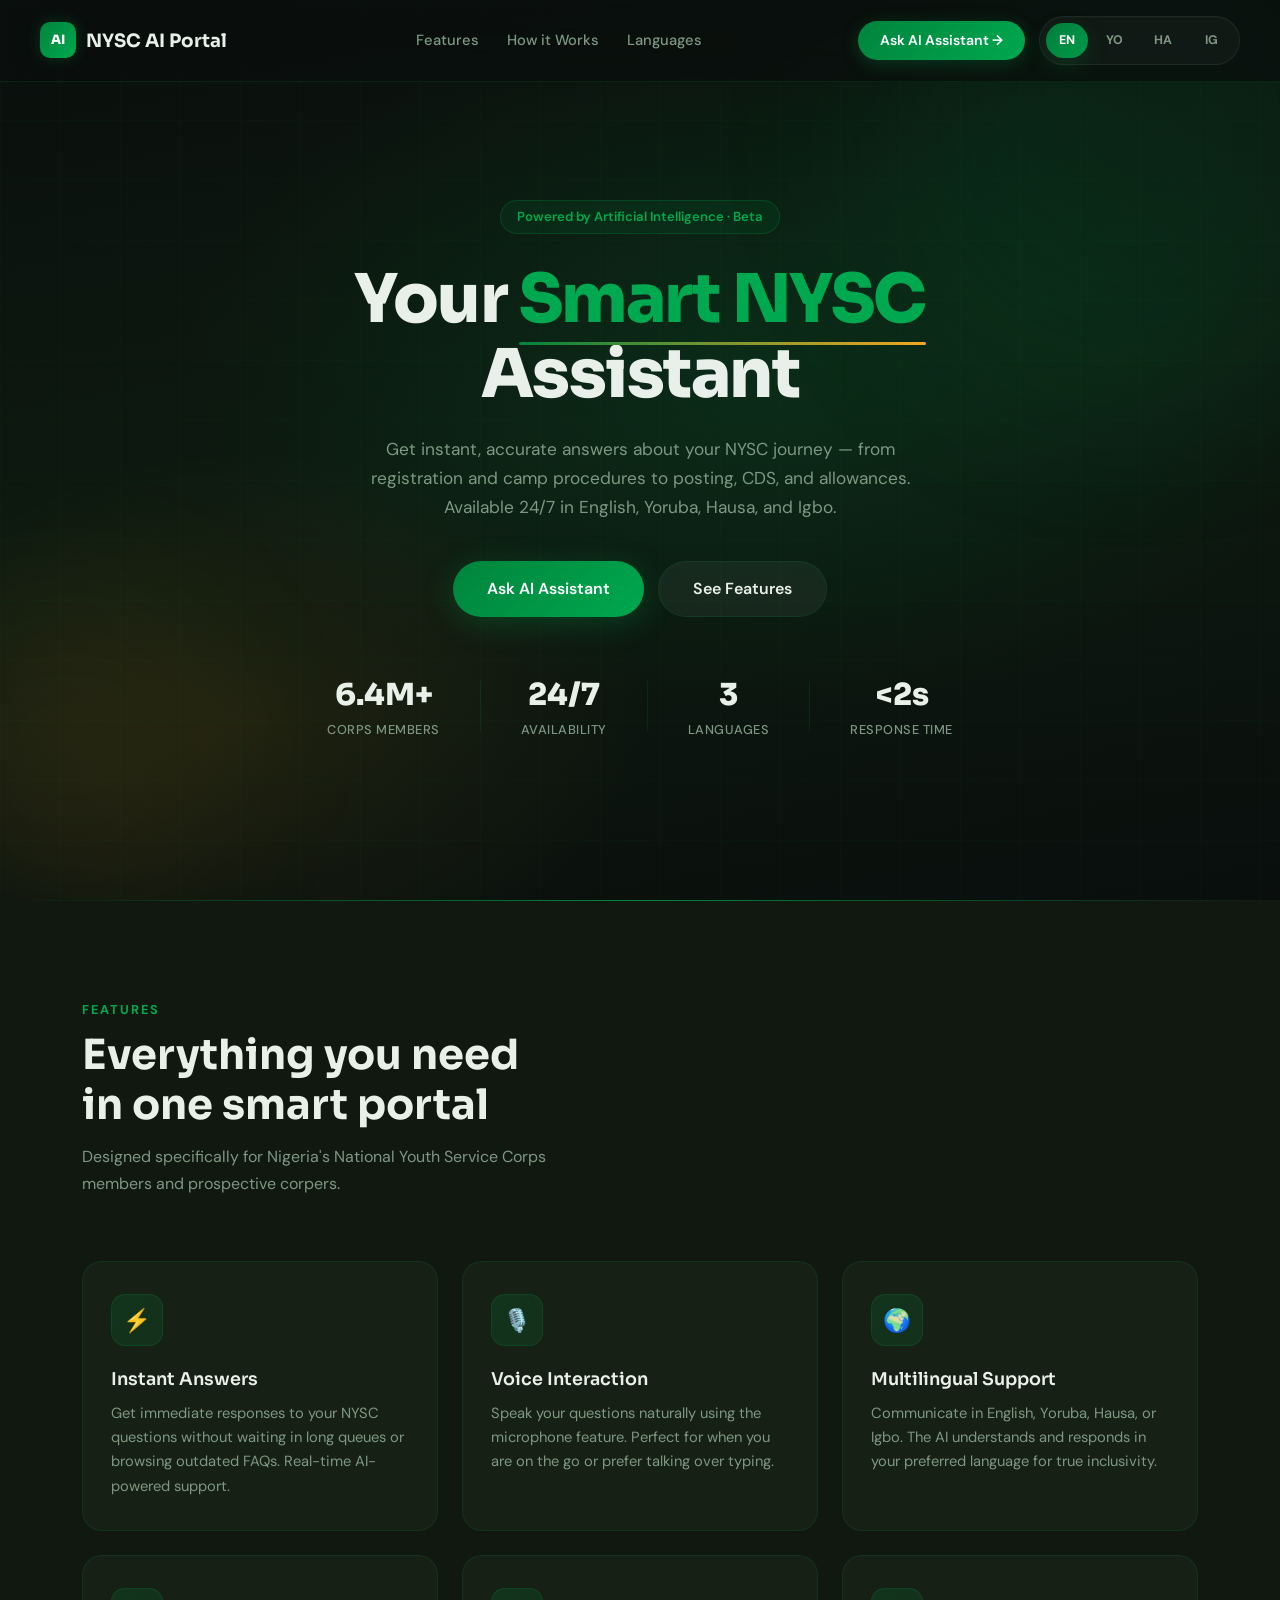
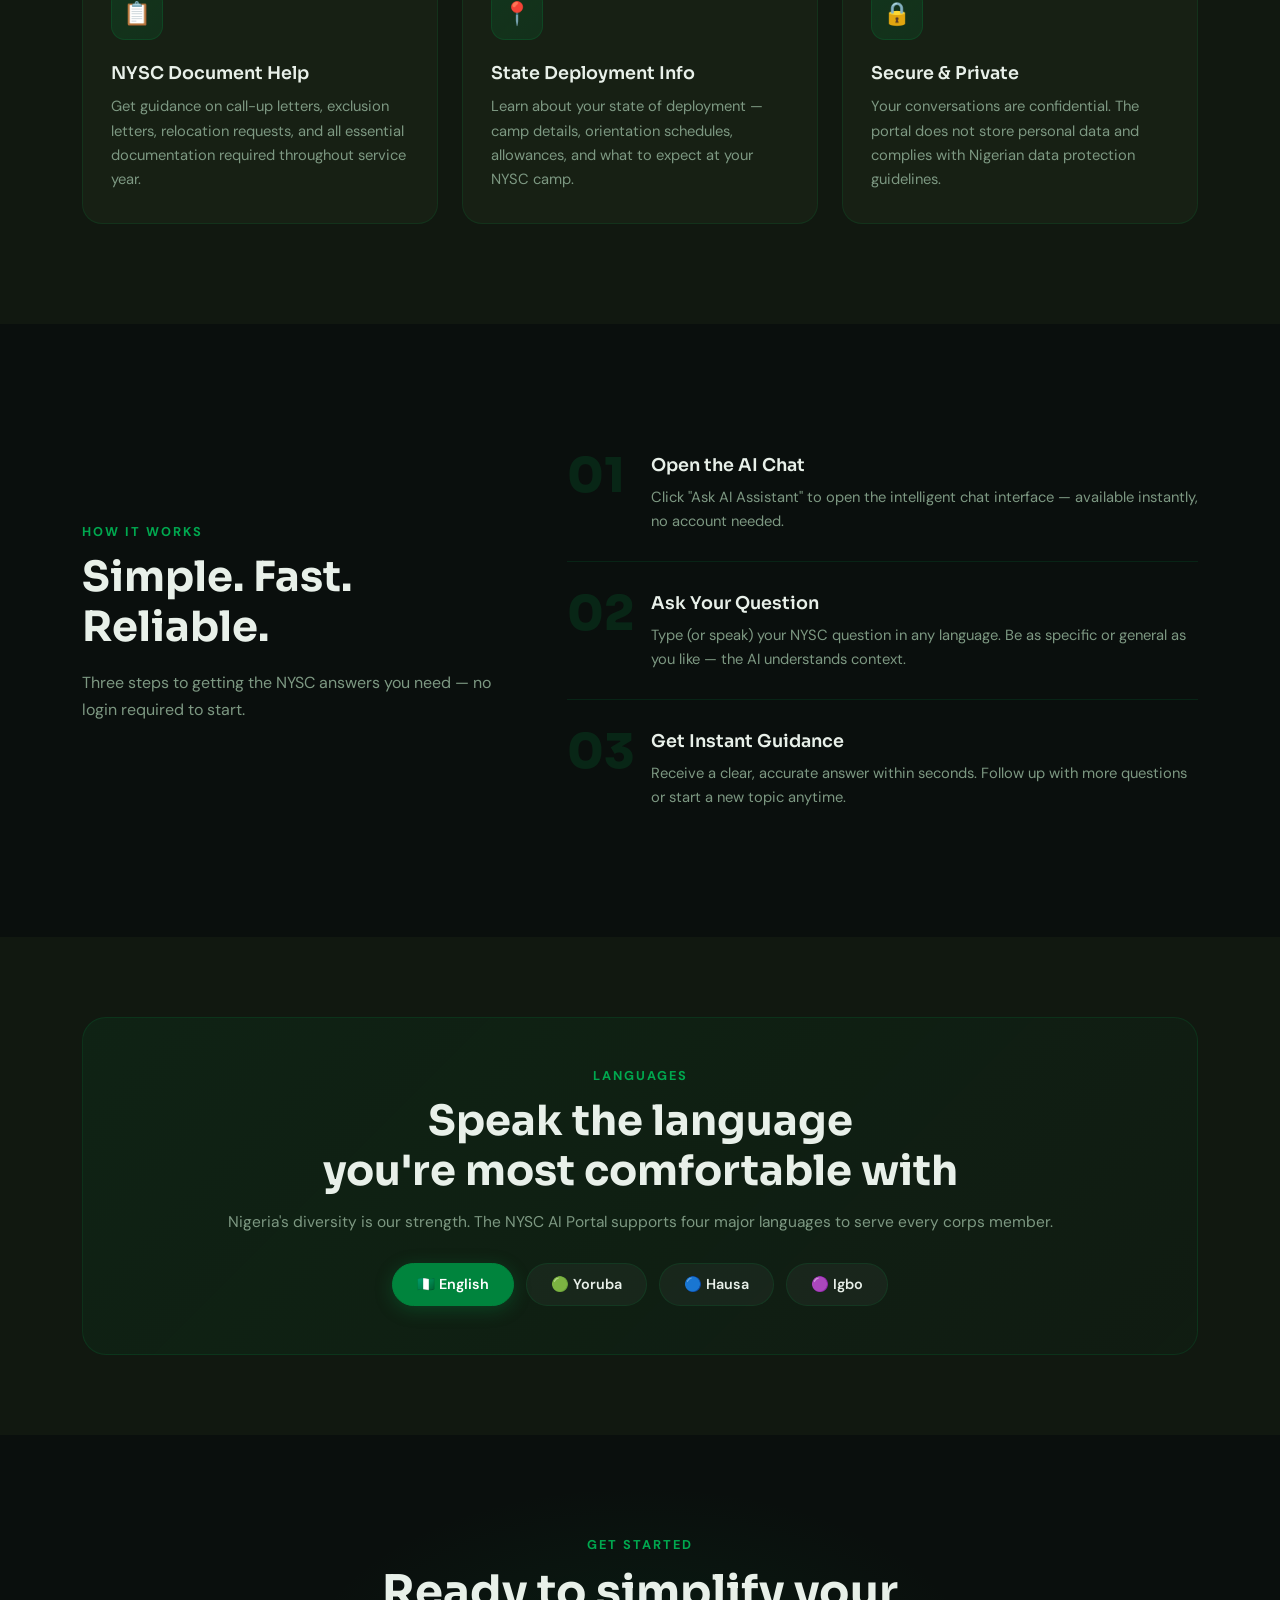
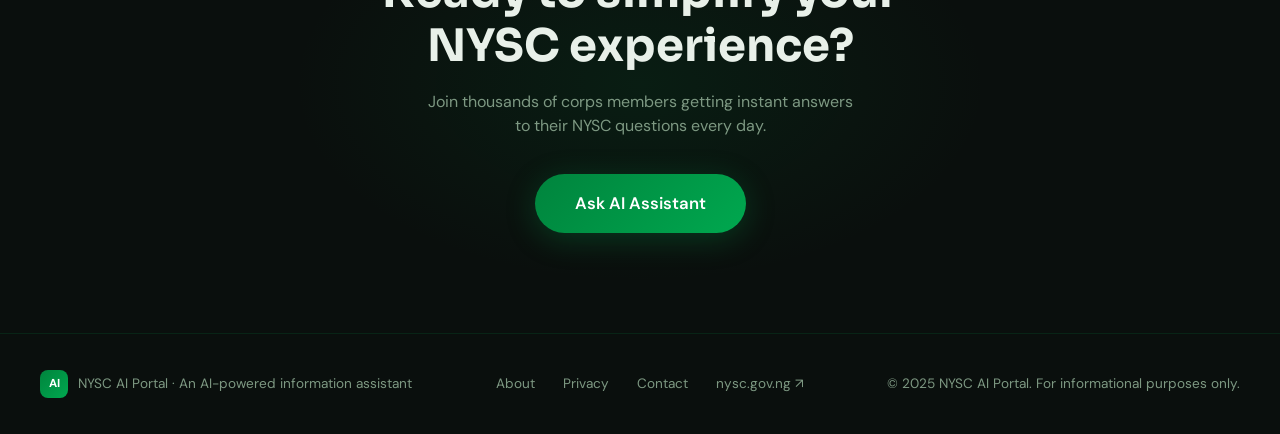
==== frontend/pages/index/index.html @ 6d8b23c3 "first commit" ====
<!doctype html>
<html lang="en">
  <head>
    <meta charset="UTF-8" />
    <meta name="viewport" content="width=device-width, initial-scale=1.0" />
    <title>NYSC AI Portal – Your Smart NYSC Assistant</title>
    <link
      href="https://cdnjs.cloudflare.com/ajax/libs/bootstrap/5.3.2/css/bootstrap.min.css"
      rel="stylesheet"
    />
    <link
      href="https://fonts.googleapis.com/css2?family=Sora:wght@300;400;500;600;700;800&family=DM+Sans:ital,wght@0,300;0,400;0,500;1,300&display=swap"
      rel="stylesheet"
    />
    <style>
      :root {
        --green: #00843d;
        --green-light: #00a84f;
        --green-dark: #005c2a;
        --gold: #f5a623;
        --gold-light: #ffb940;
        --dark: #0a0f0d;
        --surface: #111810;
        --surface2: #172014;
        --text: #e8f0e9;
        --text-muted: #7d9882;
        --border: rgba(0, 132, 61, 0.18);
        --glow: rgba(0, 168, 79, 0.25);
      }

      *,
      *::before,
      *::after {
        box-sizing: border-box;
        margin: 0;
        padding: 0;
      }

      html {
        scroll-behavior: smooth;
      }

      body {
        font-family: "DM Sans", sans-serif;
        background: var(--dark);
        color: var(--text);
        overflow-x: hidden;
      }

      /* ─── NAVBAR ─── */
      nav {
        position: fixed;
        top: 0;
        left: 0;
        right: 0;
        z-index: 999;
        display: flex;
        align-items: center;
        justify-content: space-between;
        gap: 20px;
        padding: 16px 40px;
        background: rgba(10, 15, 13, 0.72);
        backdrop-filter: blur(18px);
        border-bottom: 1px solid var(--border);
        transition: all 0.3s ease;
      }
      .nav-logo {
        display: flex;
        align-items: center;
        gap: 10px;
        font-family: "Sora", sans-serif;
        font-weight: 700;
        font-size: 1.15rem;
        color: var(--text);
        text-decoration: none;
        white-space: nowrap;
      }
      .nav-logo .badge-dot {
        width: 36px;
        height: 36px;
        border-radius: 10px;
        background: linear-gradient(135deg, var(--green), var(--green-light));
        display: flex;
        align-items: center;
        justify-content: center;
        font-size: 0.8rem;
        font-weight: 800;
        color: #fff;
        box-shadow: 0 0 14px var(--glow);
      }
      .nav-links {
        display: flex;
        gap: 28px;
        list-style: none;
        margin: 0 auto;
      }
      .nav-links a {
        color: var(--text-muted);
        text-decoration: none;
        font-size: 0.92rem;
        font-weight: 500;
        transition:
          color 0.2s,
          transform 0.2s;
      }
      .nav-links a:hover {
        color: var(--text);
        transform: translateY(-1px);
      }
      .nav-actions {
        display: flex;
        align-items: center;
        gap: 14px;
        justify-content: flex-end;
        flex-wrap: nowrap;
      }
      .nav-cta {
        padding: 9px 22px;
        border-radius: 50px;
        background: linear-gradient(135deg, var(--green), var(--green-light));
        color: #fff;
        text-decoration: none;
        font-weight: 600;
        font-size: 0.88rem;
        box-shadow: 0 4px 18px var(--glow);
        transition: all 0.25s;
        white-space: nowrap;
      }
      .nav-cta:hover {
        transform: translateY(-2px);
        box-shadow: 0 8px 28px var(--glow);
        color: #fff;
      }
      .lang-switcher {
        display: inline-flex;
        align-items: center;
        gap: 6px;
        padding: 6px;
        border-radius: 999px;
        background: rgba(255, 255, 255, 0.03);
        border: 1px solid rgba(255, 255, 255, 0.06);
        box-shadow: inset 0 1px 0 rgba(255, 255, 255, 0.02);
      }
      .lang-nav-btn {
        border: 0;
        border-radius: 999px;
        padding: 8px 12px;
        min-width: 42px;
        font-size: 0.78rem;
        font-weight: 700;
        letter-spacing: 0.04em;
        color: var(--text-muted);
        background: transparent;
        cursor: pointer;
        transition: all 0.2s ease;
      }
      .lang-nav-btn:hover {
        color: var(--text);
        background: rgba(255, 255, 255, 0.04);
      }
      .lang-nav-btn.active {
        color: #fff;
        background: linear-gradient(
          135deg,
          rgba(0, 132, 61, 0.95),
          rgba(0, 168, 79, 0.9)
        );
        box-shadow: 0 8px 22px rgba(0, 168, 79, 0.18);
      }

      /* ─── HERO ─── */
      .hero {
        min-height: 100vh;
        position: relative;
        display: flex;
        align-items: center;
        justify-content: center;
        overflow: hidden;
        padding: 120px 24px 80px;
      }
      .hero-bg {
        position: absolute;
        inset: 0;
        background:
          radial-gradient(
            ellipse 70% 60% at 60% 40%,
            rgba(0, 132, 61, 0.18) 0%,
            transparent 65%
          ),
          radial-gradient(
            ellipse 50% 50% at 20% 80%,
            rgba(245, 166, 35, 0.08) 0%,
            transparent 60%
          ),
          linear-gradient(170deg, #0a0f0d 0%, #0d1a10 50%, #0a0f0d 100%);
      }
      .hero-grid {
        position: absolute;
        inset: 0;
        opacity: 0.04;
        background-image:
          linear-gradient(var(--green) 1px, transparent 1px),
          linear-gradient(90deg, var(--green) 1px, transparent 1px);
        background-size: 60px 60px;
      }
      .hero-orb {
        position: absolute;
        border-radius: 50%;
        filter: blur(80px);
        pointer-events: none;
      }
      .hero-orb-1 {
        width: 500px;
        height: 500px;
        top: -100px;
        right: -100px;
        background: rgba(0, 132, 61, 0.12);
      }
      .hero-orb-2 {
        width: 300px;
        height: 300px;
        bottom: 0;
        left: -80px;
        background: rgba(245, 166, 35, 0.07);
      }

      .hero-content {
        position: relative;
        text-align: center;
        max-width: 760px;
      }
      .hero-badge {
        display: inline-flex;
        align-items: center;
        gap: 8px;
        padding: 6px 16px;
        border-radius: 50px;
        background: rgba(0, 132, 61, 0.12);
        border: 1px solid rgba(0, 132, 61, 0.3);
        font-size: 0.82rem;
        font-weight: 600;
        color: var(--green-light);
        margin-bottom: 28px;
        animation: fadeUp 0.6s ease both;
      }
      .hero-badge .dot {
        width: 7px;
        height: 7px;
        border-radius: 50%;
        background: var(--green-light);
        animation: pulse 2s infinite;
      }
      @keyframes pulse {
        0%,
        100% {
          opacity: 1;
          transform: scale(1);
        }
        50% {
          opacity: 0.5;
          transform: scale(1.4);
        }
      }

      h1 {
        font-family: "Sora", sans-serif;
        font-size: clamp(2.6rem, 6vw, 4.2rem);
        font-weight: 800;
        line-height: 1.12;
        letter-spacing: -1.5px;
        animation: fadeUp 0.7s ease 0.1s both;
      }
      h1 .accent {
        color: var(--green-light);
        position: relative;
      }
      h1 .accent::after {
        content: "";
        position: absolute;
        bottom: -4px;
        left: 0;
        right: 0;
        height: 3px;
        background: linear-gradient(90deg, var(--green), var(--gold));
        border-radius: 2px;
      }

      .hero-sub {
        margin: 22px auto 38px;
        max-width: 540px;
        font-size: 1.08rem;
        color: var(--text-muted);
        line-height: 1.7;
        font-weight: 400;
        animation: fadeUp 0.7s ease 0.2s both;
      }

      .hero-actions {
        display: flex;
        gap: 14px;
        justify-content: center;
        flex-wrap: wrap;
        animation: fadeUp 0.7s ease 0.3s both;
      }
      .btn-primary-custom {
        display: inline-flex;
        align-items: center;
        gap: 10px;
        padding: 15px 34px;
        border-radius: 50px;
        font-size: 1rem;
        font-weight: 600;
        background: linear-gradient(135deg, var(--green), var(--green-light));
        color: #fff;
        text-decoration: none;
        box-shadow: 0 6px 30px var(--glow);
        transition: all 0.25s;
      }
      .btn-primary-custom:hover {
        transform: translateY(-3px);
        box-shadow: 0 12px 40px var(--glow);
        color: #fff;
      }
      .btn-secondary-custom {
        display: inline-flex;
        align-items: center;
        gap: 10px;
        padding: 15px 34px;
        border-radius: 50px;
        font-size: 1rem;
        font-weight: 600;
        background: rgba(255, 255, 255, 0.05);
        border: 1px solid var(--border);
        color: var(--text);
        text-decoration: none;
        transition: all 0.25s;
      }
      .btn-secondary-custom:hover {
        background: rgba(255, 255, 255, 0.09);
        color: var(--text);
        border-color: rgba(0, 132, 61, 0.4);
      }

      .hero-stats {
        display: flex;
        gap: 40px;
        justify-content: center;
        margin-top: 56px;
        flex-wrap: wrap;
        animation: fadeUp 0.7s ease 0.4s both;
      }
      .stat {
        text-align: center;
      }
      .stat-num {
        font-family: "Sora", sans-serif;
        font-size: 1.9rem;
        font-weight: 800;
        color: var(--text);
      }
      .stat-label {
        font-size: 0.8rem;
        color: var(--text-muted);
        margin-top: 2px;
        font-weight: 500;
        letter-spacing: 0.5px;
        text-transform: uppercase;
      }
      .stat-sep {
        width: 1px;
        background: var(--border);
        height: 50px;
        align-self: center;
      }

      @keyframes fadeUp {
        from {
          opacity: 0;
          transform: translateY(22px);
        }
        to {
          opacity: 1;
          transform: translateY(0);
        }
      }

      /* ─── FEATURES ─── */
      .features {
        padding: 100px 24px;
        background: var(--surface);
        position: relative;
      }
      .features::before {
        content: "";
        position: absolute;
        top: 0;
        left: 0;
        right: 0;
        height: 1px;
        background: linear-gradient(
          90deg,
          transparent,
          var(--green),
          transparent
        );
      }
      .section-label {
        font-size: 0.8rem;
        font-weight: 700;
        letter-spacing: 2px;
        text-transform: uppercase;
        color: var(--green-light);
        margin-bottom: 12px;
      }
      .section-title {
        font-family: "Sora", sans-serif;
        font-size: clamp(1.8rem, 4vw, 2.6rem);
        font-weight: 700;
        line-height: 1.2;
      }
      .section-sub {
        color: var(--text-muted);
        font-size: 1rem;
        max-width: 480px;
        line-height: 1.7;
        margin-top: 12px;
      }

      .feature-card {
        background: var(--surface2);
        border: 1px solid var(--border);
        border-radius: 20px;
        padding: 32px 28px;
        transition: all 0.3s ease;
        position: relative;
        overflow: hidden;
      }
      .feature-card::before {
        content: "";
        position: absolute;
        inset: 0;
        opacity: 0;
        background: radial-gradient(
          circle at 30% 30%,
          var(--glow),
          transparent 60%
        );
        transition: opacity 0.3s;
      }
      .feature-card:hover {
        transform: translateY(-6px);
        border-color: rgba(0, 132, 61, 0.35);
      }
      .feature-card:hover::before {
        opacity: 1;
      }
      .feature-icon {
        width: 52px;
        height: 52px;
        border-radius: 14px;
        background: linear-gradient(
          135deg,
          rgba(0, 132, 61, 0.2),
          rgba(0, 168, 79, 0.12)
        );
        border: 1px solid rgba(0, 132, 61, 0.25);
        display: flex;
        align-items: center;
        justify-content: center;
        font-size: 1.4rem;
        margin-bottom: 20px;
      }
      .feature-title {
        font-family: "Sora", sans-serif;
        font-weight: 600;
        font-size: 1.1rem;
        margin-bottom: 8px;
      }
      .feature-desc {
        color: var(--text-muted);
        font-size: 0.92rem;
        line-height: 1.65;
      }

      /* ─── HOW IT WORKS ─── */
      .how {
        padding: 100px 24px;
      }
      .step-line {
        display: flex;
        align-items: flex-start;
        gap: 24px;
        padding: 28px 0;
        border-bottom: 1px solid var(--border);
      }
      .step-line:last-child {
        border-bottom: none;
      }
      .step-num {
        font-family: "Sora", sans-serif;
        font-size: 3rem;
        font-weight: 800;
        color: rgba(0, 132, 61, 0.2);
        line-height: 1;
        min-width: 60px;
      }
      .step-title {
        font-family: "Sora", sans-serif;
        font-weight: 600;
        font-size: 1.1rem;
        margin-bottom: 6px;
      }
      .step-desc {
        color: var(--text-muted);
        font-size: 0.92rem;
        line-height: 1.65;
      }

      /* ─── LANG SECTION ─── */
      .lang-section {
        padding: 80px 24px;
        background: var(--surface);
      }
      .lang-card {
        background: linear-gradient(
          135deg,
          rgba(0, 132, 61, 0.1),
          rgba(0, 132, 61, 0.04)
        );
        border: 1px solid rgba(0, 132, 61, 0.2);
        border-radius: 24px;
        padding: 48px 40px;
        text-align: center;
      }
      .lang-chips {
        display: flex;
        gap: 12px;
        justify-content: center;
        flex-wrap: wrap;
        margin-top: 28px;
      }
      .lang-chip {
        padding: 10px 24px;
        border-radius: 50px;
        border: 1px solid var(--border);
        background: rgba(255, 255, 255, 0.04);
        font-weight: 600;
        font-size: 0.9rem;
        color: var(--text);
        cursor: pointer;
        transition: all 0.25s;
      }
      .lang-chip:hover,
      .lang-chip.active {
        background: var(--green);
        border-color: var(--green);
        color: #fff;
        box-shadow: 0 4px 18px var(--glow);
      }

      /* ─── CTA SECTION ─── */
      .cta-section {
        padding: 100px 24px;
        text-align: center;
        position: relative;
        overflow: hidden;
      }
      .cta-section::before {
        content: "";
        position: absolute;
        top: 50%;
        left: 50%;
        transform: translate(-50%, -50%);
        width: 700px;
        height: 400px;
        border-radius: 50%;
        background: radial-gradient(
          ellipse,
          rgba(0, 132, 61, 0.12),
          transparent 70%
        );
        pointer-events: none;
      }
      .cta-section h2 {
        font-family: "Sora", sans-serif;
        font-size: clamp(1.8rem, 4vw, 2.8rem);
        font-weight: 700;
      }
      .cta-section p {
        color: var(--text-muted);
        margin: 16px auto 36px;
        max-width: 440px;
        font-size: 1rem;
      }

      /* ─── FOOTER ─── */
      footer {
        padding: 36px 40px;
        border-top: 1px solid var(--border);
        display: flex;
        align-items: center;
        justify-content: space-between;
        flex-wrap: gap;
        color: var(--text-muted);
        font-size: 0.85rem;
      }
      footer a {
        color: var(--text-muted);
        text-decoration: none;
      }
      footer a:hover {
        color: var(--green-light);
      }

      /* ─── MOBILE ─── */
      @media (max-width: 768px) {
        nav {
          padding: 14px 20px;
          flex-wrap: wrap;
        }
        .nav-links {
          display: none;
        }
        .nav-actions {
          width: 100%;
          justify-content: center;
          flex-wrap: wrap;
          gap: 12px;
        }
        .hero-stats {
          gap: 24px;
        }
        .stat-sep {
          display: none;
        }
        footer {
          flex-direction: column;
          gap: 12px;
          text-align: center;
        }
      }

      /* ─── SCROLL REVEAL ─── */
      .reveal {
        opacity: 0;
        transform: translateY(30px);
        transition: all 0.65s ease;
      }
      .reveal.visible {
        opacity: 1;
        transform: translateY(0);
      }
    </style>
  </head>
  <body>
    <!-- NAVBAR -->
    <nav>
      <a class="nav-logo" href="#">
        <div class="badge-dot">AI</div>
        NYSC AI Portal
      </a>
      <ul class="nav-links">
        <li><a id="navFeaturesLink" href="#features">Features</a></li>
        <li><a id="navHowLink" href="#how">How it Works</a></li>
        <li><a id="navLanguagesLink" href="#languages">Languages</a></li>
      </ul>
      <div class="nav-actions">
        <a id="navCtaLink" class="nav-cta" href="../chat/"
          >Ask AI Assistant →</a
        >
        <div class="lang-switcher" aria-label="Choose page language">
          <button class="lang-nav-btn active" onclick="setPageLang('en')">
            EN
          </button>
          <button class="lang-nav-btn" onclick="setPageLang('yo')">YO</button>
          <button class="lang-nav-btn" onclick="setPageLang('ha')">HA</button>
          <button class="lang-nav-btn" onclick="setPageLang('ig')">IG</button>
        </div>
        <button
          id="logoutBtn"
          onclick="logout()"
          style="
            display: none;
            padding: 9px 22px;
            border-radius: 50px;
            background: rgba(255, 0, 0, 0.1);
            border: 1px solid rgba(220, 53, 69, 0.3);
            color: #ff6b6b;
            font-weight: 600;
            font-size: 0.88rem;
            cursor: pointer;
            transition: all 0.25s;
          "
        >
          Logout
        </button>
      </div>
    </nav>

    <!-- HERO -->
    <section class="hero">
      <div class="hero-bg"></div>
      <div class="hero-grid"></div>
      <div class="hero-orb hero-orb-1"></div>
      <div class="hero-orb hero-orb-2"></div>

      <div class="hero-content">
        <div class="hero-badge">
          <span class="dot"></span>
          Powered by Artificial Intelligence &nbsp;·&nbsp; Beta
        </div>
        <h1>
          Your <span class="accent">Smart NYSC</span><br />
          Assistant
        </h1>
        <p class="hero-sub">
          Get instant, accurate answers about your NYSC journey — from
          registration and camp procedures to posting, CDS, and allowances.
          Available 24/7 in English, Yoruba, and Hausa.
        </p>
        <div class="hero-actions">
          <a href="../chat/" class="btn-primary-custom">
            <svg
              width="18"
              height="18"
              viewBox="0 0 24 24"
              fill="none"
              stroke="currentColor"
              stroke-width="2.2"
            >
              <path
                d="M21 15a2 2 0 01-2 2H7l-4 4V5a2 2 0 012-2h14a2 2 0 012 2z"
              />
            </svg>
            Ask AI Assistant
          </a>
          <a href="#features" class="btn-secondary-custom">
            <svg
              width="18"
              height="18"
              viewBox="0 0 24 24"
              fill="none"
              stroke="currentColor"
              stroke-width="2"
            >
              <circle cx="12" cy="12" r="10" />
              <polygon points="10 8 16 12 10 16 10 8" />
            </svg>
            See Features
          </a>
        </div>
        <div class="hero-stats">
          <div class="stat">
            <div class="stat-num">6.4M+</div>
            <div class="stat-label">Corps Members</div>
          </div>
          <div class="stat-sep"></div>
          <div class="stat">
            <div class="stat-num">24/7</div>
            <div class="stat-label">Availability</div>
          </div>
          <div class="stat-sep"></div>
          <div class="stat">
            <div class="stat-num">3</div>
            <div class="stat-label">Languages</div>
          </div>
          <div class="stat-sep"></div>
          <div class="stat">
            <div class="stat-num">&lt;2s</div>
            <div class="stat-label">Response Time</div>
          </div>
        </div>
      </div>
    </section>

    <!-- FEATURES -->
    <section class="features" id="features">
      <div class="container">
        <div class="row mb-5 reveal">
          <div class="col-lg-6">
            <div class="section-label">Features</div>
            <h2 class="section-title">
              Everything you need<br />in one smart portal
            </h2>
            <p class="section-sub">
              Designed specifically for Nigeria's National Youth Service Corps
              members and prospective corpers.
            </p>
          </div>
        </div>
        <div class="row g-4">
          <div class="col-md-6 col-lg-4 reveal">
            <div class="feature-card h-100">
              <div class="feature-icon">⚡</div>
              <div class="feature-title">Instant Answers</div>
              <div class="feature-desc">
                Get immediate responses to your NYSC questions without waiting
                in long queues or browsing outdated FAQs. Real-time AI-powered
                support.
              </div>
            </div>
          </div>
          <div class="col-md-6 col-lg-4 reveal" style="transition-delay: 0.1s">
            <div class="feature-card h-100">
              <div class="feature-icon">🎙️</div>
              <div class="feature-title">Voice Interaction</div>
              <div class="feature-desc">
                Speak your questions naturally using the microphone feature.
                Perfect for when you're on the go or prefer talking over typing.
              </div>
            </div>
          </div>
          <div class="col-md-6 col-lg-4 reveal" style="transition-delay: 0.2s">
            <div class="feature-card h-100">
              <div class="feature-icon">🌍</div>
              <div class="feature-title">Multilingual Support</div>
              <div class="feature-desc">
                Communicate in English, Yoruba, or Hausa. The AI understands and
                responds in your preferred language for true inclusivity.
              </div>
            </div>
          </div>
          <div class="col-md-6 col-lg-4 reveal" style="transition-delay: 0.3s">
            <div class="feature-card h-100">
              <div class="feature-icon">📋</div>
              <div class="feature-title">NYSC Document Help</div>
              <div class="feature-desc">
                Get guidance on call-up letters, exclusion letters, relocation
                requests, and all essential documentation required throughout
                service year.
              </div>
            </div>
          </div>
          <div class="col-md-6 col-lg-4 reveal" style="transition-delay: 0.4s">
            <div class="feature-card h-100">
              <div class="feature-icon">📍</div>
              <div class="feature-title">State Deployment Info</div>
              <div class="feature-desc">
                Learn about your state of deployment — camp details, orientation
                schedules, allowances, and what to expect at your NYSC camp.
              </div>
            </div>
          </div>
          <div class="col-md-6 col-lg-4 reveal" style="transition-delay: 0.5s">
            <div class="feature-card h-100">
              <div class="feature-icon">🔒</div>
              <div class="feature-title">Secure & Private</div>
              <div class="feature-desc">
                Your conversations are confidential. The portal does not store
                personal data and complies with Nigerian data protection
                guidelines.
              </div>
            </div>
          </div>
        </div>
      </div>
    </section>

    <!-- HOW IT WORKS -->
    <section class="how" id="how">
      <div class="container">
        <div class="row align-items-center g-5">
          <div class="col-lg-5 reveal">
            <div class="section-label">How it Works</div>
            <h2 class="section-title">Simple. Fast.<br />Reliable.</h2>
            <p class="section-sub mt-3">
              Three steps to getting the NYSC answers you need — no login
              required to start.
            </p>
          </div>
          <div class="col-lg-7 reveal" style="transition-delay: 0.15s">
            <div class="step-line">
              <div class="step-num">01</div>
              <div>
                <div class="step-title">Open the AI Chat</div>
                <div class="step-desc">
                  Click "Ask AI Assistant" to open the intelligent chat
                  interface — available instantly, no account needed.
                </div>
              </div>
            </div>
            <div class="step-line">
              <div class="step-num">02</div>
              <div>
                <div class="step-title">Ask Your Question</div>
                <div class="step-desc">
                  Type (or speak) your NYSC question in any language. Be as
                  specific or general as you like — the AI understands context.
                </div>
              </div>
            </div>
            <div class="step-line">
              <div class="step-num">03</div>
              <div>
                <div class="step-title">Get Instant Guidance</div>
                <div class="step-desc">
                  Receive a clear, accurate answer within seconds. Follow up
                  with more questions or start a new topic anytime.
                </div>
              </div>
            </div>
          </div>
        </div>
      </div>
    </section>

    <!-- LANGUAGE SECTION -->
    <section class="lang-section" id="languages">
      <div class="container">
        <div class="lang-card reveal">
          <div class="section-label" style="text-align: center">Languages</div>
          <h2 class="section-title" style="text-align: center">
            Speak the language<br />you're most comfortable with
          </h2>
          <p
            style="
              color: var(--text-muted);
              margin-top: 14px;
              font-size: 0.97rem;
            "
          >
            Nigeria's diversity is our strength. The NYSC AI Portal supports
            three major languages to serve every corps member.
          </p>
          <div class="lang-chips">
            <div class="lang-chip active" data-lang="en" data-icon="🇳🇬">
              English
            </div>
            <div class="lang-chip" data-lang="yo" data-icon="🟢">Yoruba</div>
            <div class="lang-chip" data-lang="ha" data-icon="🔵">Hausa</div>
            <div class="lang-chip" data-lang="ig" data-icon="🟣">Igbo</div>
          </div>
        </div>
      </div>
    </section>

    <!-- CTA -->
    <section class="cta-section">
      <div class="container position-relative" style="z-index: 1">
        <div class="reveal">
          <div class="section-label" style="text-align: center">
            Get Started
          </div>
          <h2>Ready to simplify your<br />NYSC experience?</h2>
          <p>
            Join thousands of corps members getting instant answers to their
            NYSC questions every day.
          </p>
          <a
            href="../chat/"
            class="btn-primary-custom"
            style="display: inline-flex; font-size: 1.05rem; padding: 17px 40px"
          >
            <svg
              width="20"
              height="20"
              viewBox="0 0 24 24"
              fill="none"
              stroke="currentColor"
              stroke-width="2.2"
            >
              <path
                d="M21 15a2 2 0 01-2 2H7l-4 4V5a2 2 0 012-2h14a2 2 0 012 2z"
              />
            </svg>
            Open AI Assistant
          </a>
        </div>
      </div>
    </section>

    <!-- FOOTER -->
    <footer>
      <div style="display: flex; align-items: center; gap: 10px">
        <div
          style="
            width: 28px;
            height: 28px;
            border-radius: 8px;
            background: linear-gradient(
              135deg,
              var(--green),
              var(--green-light)
            );
            display: flex;
            align-items: center;
            justify-content: center;
            font-size: 0.72rem;
            font-weight: 800;
            color: #fff;
          "
        >
          AI
        </div>
        <span id="footerBrandText"
          >NYSC AI Portal &nbsp;·&nbsp; An AI-powered information
          assistant</span
        >
      </div>
      <div
        style="
          display: flex;
          gap: 28px;
          flex-wrap: wrap;
          justify-content: center;
        "
      >
        <a href="#">About</a>
        <a href="#">Privacy</a>
        <a href="#">Contact</a>
        <a href="https://nysc.gov.ng" target="_blank">nysc.gov.ng ↗</a>
      </div>
      <div id="footerCopyrightText">
        © 2025 NYSC AI Portal. For informational purposes only.
      </div>
    </footer>

    <script src="page-lang.js"></script>
    <script src="https://cdnjs.cloudflare.com/ajax/libs/bootstrap/5.3.2/js/bootstrap.bundle.min.js"></script>
    <script>
      // Scroll reveal
      const observer = new IntersectionObserver(
        (entries) => {
          entries.forEach((e) => {
            if (e.isIntersecting) e.target.classList.add("visible");
          });
        },
        { threshold: 0.12 },
      );
      document
        .querySelectorAll(".reveal")
        .forEach((el) => observer.observe(el));

      // Language chip toggle
      document.querySelectorAll(".lang-chip").forEach((chip) => {
        chip.addEventListener("click", () => {
          setPageLang(chip.dataset.lang);
        });
      });

      // Nav scroll effect
      window.addEventListener("scroll", () => {
        const nav = document.querySelector("nav");
        nav.style.background =
          window.scrollY > 50 ? "rgba(10,15,13,0.92)" : "rgba(10,15,13,0.72)";
      });
    </script>
  </body>
</html>
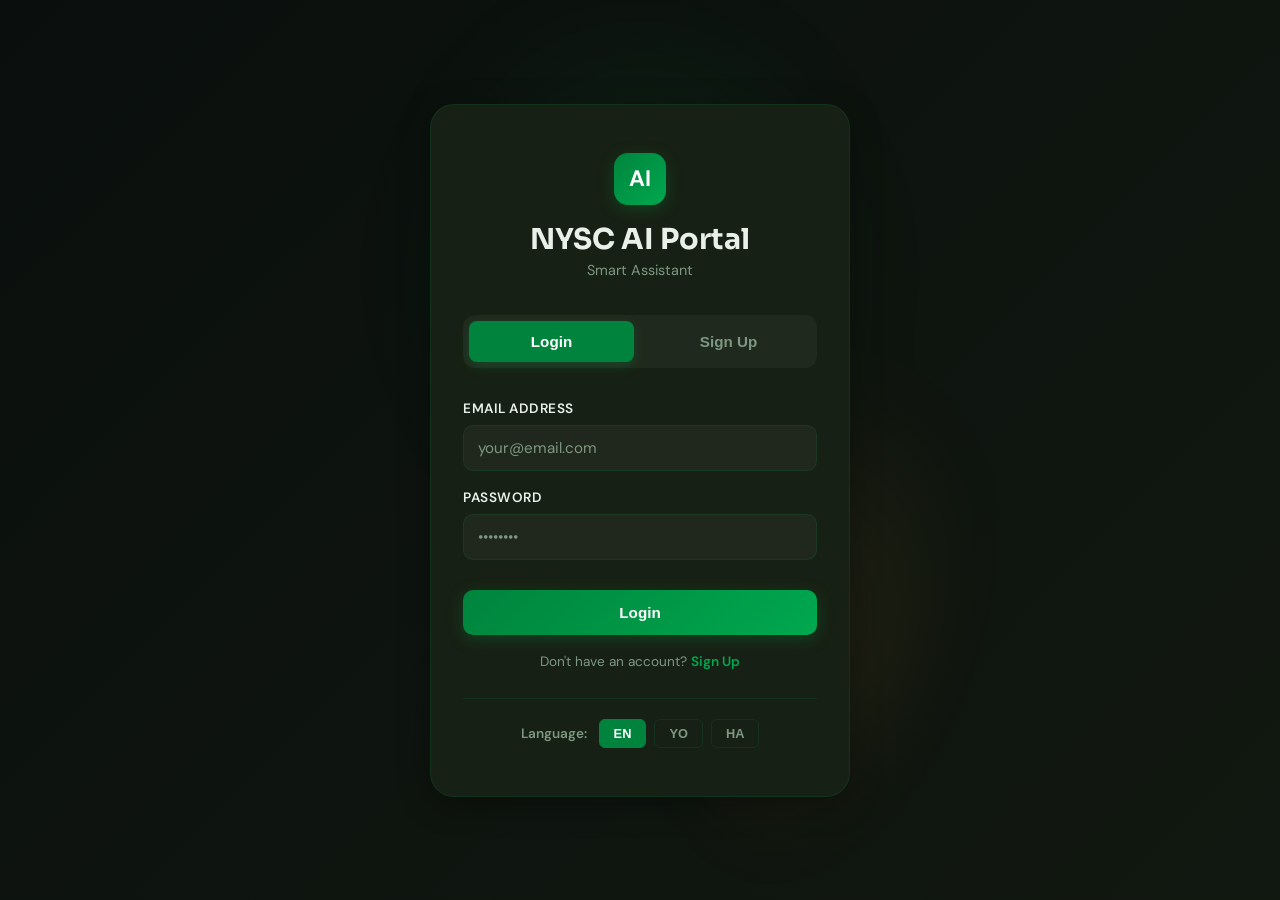
==== commit e69d9bfa: "third commit" ====
--- a/frontend/pages/index/index.html
+++ b/frontend/pages/index/index.html
@@ -3,1047 +3,133 @@
   <head>
     <meta charset="UTF-8" />
     <meta name="viewport" content="width=device-width, initial-scale=1.0" />
-    <title>NYSC AI Portal – Your Smart NYSC Assistant</title>
+    <title>NYSC AI Portal – Login</title>
     <link
-      href="https://cdnjs.cloudflare.com/ajax/libs/bootstrap/5.3.2/css/bootstrap.min.css"
+      href="https://fonts.googleapis.com/css2?family=Sora:wght@400;500;600;700&family=DM+Sans:wght@300;400;500&display=swap"
       rel="stylesheet"
     />
-    <link
-      href="https://fonts.googleapis.com/css2?family=Sora:wght@300;400;500;600;700;800&family=DM+Sans:ital,wght@0,300;0,400;0,500;1,300&display=swap"
-      rel="stylesheet"
-    />
-    <style>
-      :root {
-        --green: #00843d;
-        --green-light: #00a84f;
-        --green-dark: #005c2a;
-        --gold: #f5a623;
-        --gold-light: #ffb940;
-        --dark: #0a0f0d;
-        --surface: #111810;
-        --surface2: #172014;
-        --text: #e8f0e9;
-        --text-muted: #7d9882;
-        --border: rgba(0, 132, 61, 0.18);
-        --glow: rgba(0, 168, 79, 0.25);
-      }
-
-      *,
-      *::before,
-      *::after {
-        box-sizing: border-box;
-        margin: 0;
-        padding: 0;
-      }
-
-      html {
-        scroll-behavior: smooth;
-      }
-
-      body {
-        font-family: "DM Sans", sans-serif;
-        background: var(--dark);
-        color: var(--text);
-        overflow-x: hidden;
-      }
-
-      /* ─── NAVBAR ─── */
-      nav {
-        position: fixed;
-        top: 0;
-        left: 0;
-        right: 0;
-        z-index: 999;
-        display: flex;
-        align-items: center;
-        justify-content: space-between;
-        gap: 20px;
-        padding: 16px 40px;
-        background: rgba(10, 15, 13, 0.72);
-        backdrop-filter: blur(18px);
-        border-bottom: 1px solid var(--border);
-        transition: all 0.3s ease;
-      }
-      .nav-logo {
-        display: flex;
-        align-items: center;
-        gap: 10px;
-        font-family: "Sora", sans-serif;
-        font-weight: 700;
-        font-size: 1.15rem;
-        color: var(--text);
-        text-decoration: none;
-        white-space: nowrap;
-      }
-      .nav-logo .badge-dot {
-        width: 36px;
-        height: 36px;
-        border-radius: 10px;
-        background: linear-gradient(135deg, var(--green), var(--green-light));
-        display: flex;
-        align-items: center;
-        justify-content: center;
-        font-size: 0.8rem;
-        font-weight: 800;
-        color: #fff;
-        box-shadow: 0 0 14px var(--glow);
-      }
-      .nav-links {
-        display: flex;
-        gap: 28px;
-        list-style: none;
-        margin: 0 auto;
-      }
-      .nav-links a {
-        color: var(--text-muted);
-        text-decoration: none;
-        font-size: 0.92rem;
-        font-weight: 500;
-        transition:
-          color 0.2s,
-          transform 0.2s;
-      }
-      .nav-links a:hover {
-        color: var(--text);
-        transform: translateY(-1px);
-      }
-      .nav-actions {
-        display: flex;
-        align-items: center;
-        gap: 14px;
-        justify-content: flex-end;
-        flex-wrap: nowrap;
-      }
-      .nav-cta {
-        padding: 9px 22px;
-        border-radius: 50px;
-        background: linear-gradient(135deg, var(--green), var(--green-light));
-        color: #fff;
-        text-decoration: none;
-        font-weight: 600;
-        font-size: 0.88rem;
-        box-shadow: 0 4px 18px var(--glow);
-        transition: all 0.25s;
-        white-space: nowrap;
-      }
-      .nav-cta:hover {
-        transform: translateY(-2px);
-        box-shadow: 0 8px 28px var(--glow);
-        color: #fff;
-      }
-      .lang-switcher {
-        display: inline-flex;
-        align-items: center;
-        gap: 6px;
-        padding: 6px;
-        border-radius: 999px;
-        background: rgba(255, 255, 255, 0.03);
-        border: 1px solid rgba(255, 255, 255, 0.06);
-        box-shadow: inset 0 1px 0 rgba(255, 255, 255, 0.02);
-      }
-      .lang-nav-btn {
-        border: 0;
-        border-radius: 999px;
-        padding: 8px 12px;
-        min-width: 42px;
-        font-size: 0.78rem;
-        font-weight: 700;
-        letter-spacing: 0.04em;
-        color: var(--text-muted);
-        background: transparent;
-        cursor: pointer;
-        transition: all 0.2s ease;
-      }
-      .lang-nav-btn:hover {
-        color: var(--text);
-        background: rgba(255, 255, 255, 0.04);
-      }
-      .lang-nav-btn.active {
-        color: #fff;
-        background: linear-gradient(
-          135deg,
-          rgba(0, 132, 61, 0.95),
-          rgba(0, 168, 79, 0.9)
-        );
-        box-shadow: 0 8px 22px rgba(0, 168, 79, 0.18);
-      }
-
-      /* ─── HERO ─── */
-      .hero {
-        min-height: 100vh;
-        position: relative;
-        display: flex;
-        align-items: center;
-        justify-content: center;
-        overflow: hidden;
-        padding: 120px 24px 80px;
-      }
-      .hero-bg {
-        position: absolute;
-        inset: 0;
-        background:
-          radial-gradient(
-            ellipse 70% 60% at 60% 40%,
-            rgba(0, 132, 61, 0.18) 0%,
-            transparent 65%
-          ),
-          radial-gradient(
-            ellipse 50% 50% at 20% 80%,
-            rgba(245, 166, 35, 0.08) 0%,
-            transparent 60%
-          ),
-          linear-gradient(170deg, #0a0f0d 0%, #0d1a10 50%, #0a0f0d 100%);
-      }
-      .hero-grid {
-        position: absolute;
-        inset: 0;
-        opacity: 0.04;
-        background-image:
-          linear-gradient(var(--green) 1px, transparent 1px),
-          linear-gradient(90deg, var(--green) 1px, transparent 1px);
-        background-size: 60px 60px;
-      }
-      .hero-orb {
-        position: absolute;
-        border-radius: 50%;
-        filter: blur(80px);
-        pointer-events: none;
-      }
-      .hero-orb-1 {
-        width: 500px;
-        height: 500px;
-        top: -100px;
-        right: -100px;
-        background: rgba(0, 132, 61, 0.12);
-      }
-      .hero-orb-2 {
-        width: 300px;
-        height: 300px;
-        bottom: 0;
-        left: -80px;
-        background: rgba(245, 166, 35, 0.07);
-      }
-
-      .hero-content {
-        position: relative;
-        text-align: center;
-        max-width: 760px;
-      }
-      .hero-badge {
-        display: inline-flex;
-        align-items: center;
-        gap: 8px;
-        padding: 6px 16px;
-        border-radius: 50px;
-        background: rgba(0, 132, 61, 0.12);
-        border: 1px solid rgba(0, 132, 61, 0.3);
-        font-size: 0.82rem;
-        font-weight: 600;
-        color: var(--green-light);
-        margin-bottom: 28px;
-        animation: fadeUp 0.6s ease both;
-      }
-      .hero-badge .dot {
-        width: 7px;
-        height: 7px;
-        border-radius: 50%;
-        background: var(--green-light);
-        animation: pulse 2s infinite;
-      }
-      @keyframes pulse {
-        0%,
-        100% {
-          opacity: 1;
-          transform: scale(1);
-        }
-        50% {
-          opacity: 0.5;
-          transform: scale(1.4);
-        }
-      }
-
-      h1 {
-        font-family: "Sora", sans-serif;
-        font-size: clamp(2.6rem, 6vw, 4.2rem);
-        font-weight: 800;
-        line-height: 1.12;
-        letter-spacing: -1.5px;
-        animation: fadeUp 0.7s ease 0.1s both;
-      }
-      h1 .accent {
-        color: var(--green-light);
-        position: relative;
-      }
-      h1 .accent::after {
-        content: "";
-        position: absolute;
-        bottom: -4px;
-        left: 0;
-        right: 0;
-        height: 3px;
-        background: linear-gradient(90deg, var(--green), var(--gold));
-        border-radius: 2px;
-      }
-
-      .hero-sub {
-        margin: 22px auto 38px;
-        max-width: 540px;
-        font-size: 1.08rem;
-        color: var(--text-muted);
-        line-height: 1.7;
-        font-weight: 400;
-        animation: fadeUp 0.7s ease 0.2s both;
-      }
-
-      .hero-actions {
-        display: flex;
-        gap: 14px;
-        justify-content: center;
-        flex-wrap: wrap;
-        animation: fadeUp 0.7s ease 0.3s both;
-      }
-      .btn-primary-custom {
-        display: inline-flex;
-        align-items: center;
-        gap: 10px;
-        padding: 15px 34px;
-        border-radius: 50px;
-        font-size: 1rem;
-        font-weight: 600;
-        background: linear-gradient(135deg, var(--green), var(--green-light));
-        color: #fff;
-        text-decoration: none;
-        box-shadow: 0 6px 30px var(--glow);
-        transition: all 0.25s;
-      }
-      .btn-primary-custom:hover {
-        transform: translateY(-3px);
-        box-shadow: 0 12px 40px var(--glow);
-        color: #fff;
-      }
-      .btn-secondary-custom {
-        display: inline-flex;
-        align-items: center;
-        gap: 10px;
-        padding: 15px 34px;
-        border-radius: 50px;
-        font-size: 1rem;
-        font-weight: 600;
-        background: rgba(255, 255, 255, 0.05);
-        border: 1px solid var(--border);
-        color: var(--text);
-        text-decoration: none;
-        transition: all 0.25s;
-      }
-      .btn-secondary-custom:hover {
-        background: rgba(255, 255, 255, 0.09);
-        color: var(--text);
-        border-color: rgba(0, 132, 61, 0.4);
-      }
-
-      .hero-stats {
-        display: flex;
-        gap: 40px;
-        justify-content: center;
-        margin-top: 56px;
-        flex-wrap: wrap;
-        animation: fadeUp 0.7s ease 0.4s both;
-      }
-      .stat {
-        text-align: center;
-      }
-      .stat-num {
-        font-family: "Sora", sans-serif;
-        font-size: 1.9rem;
-        font-weight: 800;
-        color: var(--text);
-      }
-      .stat-label {
-        font-size: 0.8rem;
-        color: var(--text-muted);
-        margin-top: 2px;
-        font-weight: 500;
-        letter-spacing: 0.5px;
-        text-transform: uppercase;
-      }
-      .stat-sep {
-        width: 1px;
-        background: var(--border);
-        height: 50px;
-        align-self: center;
-      }
-
-      @keyframes fadeUp {
-        from {
-          opacity: 0;
-          transform: translateY(22px);
-        }
-        to {
-          opacity: 1;
-          transform: translateY(0);
-        }
-      }
-
-      /* ─── FEATURES ─── */
-      .features {
-        padding: 100px 24px;
-        background: var(--surface);
-        position: relative;
-      }
-      .features::before {
-        content: "";
-        position: absolute;
-        top: 0;
-        left: 0;
-        right: 0;
-        height: 1px;
-        background: linear-gradient(
-          90deg,
-          transparent,
-          var(--green),
-          transparent
-        );
-      }
-      .section-label {
-        font-size: 0.8rem;
-        font-weight: 700;
-        letter-spacing: 2px;
-        text-transform: uppercase;
-        color: var(--green-light);
-        margin-bottom: 12px;
-      }
-      .section-title {
-        font-family: "Sora", sans-serif;
-        font-size: clamp(1.8rem, 4vw, 2.6rem);
-        font-weight: 700;
-        line-height: 1.2;
-      }
-      .section-sub {
-        color: var(--text-muted);
-        font-size: 1rem;
-        max-width: 480px;
-        line-height: 1.7;
-        margin-top: 12px;
-      }
-
-      .feature-card {
-        background: var(--surface2);
-        border: 1px solid var(--border);
-        border-radius: 20px;
-        padding: 32px 28px;
-        transition: all 0.3s ease;
-        position: relative;
-        overflow: hidden;
-      }
-      .feature-card::before {
-        content: "";
-        position: absolute;
-        inset: 0;
-        opacity: 0;
-        background: radial-gradient(
-          circle at 30% 30%,
-          var(--glow),
-          transparent 60%
-        );
-        transition: opacity 0.3s;
-      }
-      .feature-card:hover {
-        transform: translateY(-6px);
-        border-color: rgba(0, 132, 61, 0.35);
-      }
-      .feature-card:hover::before {
-        opacity: 1;
-      }
-      .feature-icon {
-        width: 52px;
-        height: 52px;
-        border-radius: 14px;
-        background: linear-gradient(
-          135deg,
-          rgba(0, 132, 61, 0.2),
-          rgba(0, 168, 79, 0.12)
-        );
-        border: 1px solid rgba(0, 132, 61, 0.25);
-        display: flex;
-        align-items: center;
-        justify-content: center;
-        font-size: 1.4rem;
-        margin-bottom: 20px;
-      }
-      .feature-title {
-        font-family: "Sora", sans-serif;
-        font-weight: 600;
-        font-size: 1.1rem;
-        margin-bottom: 8px;
-      }
-      .feature-desc {
-        color: var(--text-muted);
-        font-size: 0.92rem;
-        line-height: 1.65;
-      }
-
-      /* ─── HOW IT WORKS ─── */
-      .how {
-        padding: 100px 24px;
-      }
-      .step-line {
-        display: flex;
-        align-items: flex-start;
-        gap: 24px;
-        padding: 28px 0;
-        border-bottom: 1px solid var(--border);
-      }
-      .step-line:last-child {
-        border-bottom: none;
-      }
-      .step-num {
-        font-family: "Sora", sans-serif;
-        font-size: 3rem;
-        font-weight: 800;
-        color: rgba(0, 132, 61, 0.2);
-        line-height: 1;
-        min-width: 60px;
-      }
-      .step-title {
-        font-family: "Sora", sans-serif;
-        font-weight: 600;
-        font-size: 1.1rem;
-        margin-bottom: 6px;
-      }
-      .step-desc {
-        color: var(--text-muted);
-        font-size: 0.92rem;
-        line-height: 1.65;
-      }
-
-      /* ─── LANG SECTION ─── */
-      .lang-section {
-        padding: 80px 24px;
-        background: var(--surface);
-      }
-      .lang-card {
-        background: linear-gradient(
-          135deg,
-          rgba(0, 132, 61, 0.1),
-          rgba(0, 132, 61, 0.04)
-        );
-        border: 1px solid rgba(0, 132, 61, 0.2);
-        border-radius: 24px;
-        padding: 48px 40px;
-        text-align: center;
-      }
-      .lang-chips {
-        display: flex;
-        gap: 12px;
-        justify-content: center;
-        flex-wrap: wrap;
-        margin-top: 28px;
-      }
-      .lang-chip {
-        padding: 10px 24px;
-        border-radius: 50px;
-        border: 1px solid var(--border);
-        background: rgba(255, 255, 255, 0.04);
-        font-weight: 600;
-        font-size: 0.9rem;
-        color: var(--text);
-        cursor: pointer;
-        transition: all 0.25s;
-      }
-      .lang-chip:hover,
-      .lang-chip.active {
-        background: var(--green);
-        border-color: var(--green);
-        color: #fff;
-        box-shadow: 0 4px 18px var(--glow);
-      }
-
-      /* ─── CTA SECTION ─── */
-      .cta-section {
-        padding: 100px 24px;
-        text-align: center;
-        position: relative;
-        overflow: hidden;
-      }
-      .cta-section::before {
-        content: "";
-        position: absolute;
-        top: 50%;
-        left: 50%;
-        transform: translate(-50%, -50%);
-        width: 700px;
-        height: 400px;
-        border-radius: 50%;
-        background: radial-gradient(
-          ellipse,
-          rgba(0, 132, 61, 0.12),
-          transparent 70%
-        );
-        pointer-events: none;
-      }
-      .cta-section h2 {
-        font-family: "Sora", sans-serif;
-        font-size: clamp(1.8rem, 4vw, 2.8rem);
-        font-weight: 700;
-      }
-      .cta-section p {
-        color: var(--text-muted);
-        margin: 16px auto 36px;
-        max-width: 440px;
-        font-size: 1rem;
-      }
-
-      /* ─── FOOTER ─── */
-      footer {
-        padding: 36px 40px;
-        border-top: 1px solid var(--border);
-        display: flex;
-        align-items: center;
-        justify-content: space-between;
-        flex-wrap: gap;
-        color: var(--text-muted);
-        font-size: 0.85rem;
-      }
-      footer a {
-        color: var(--text-muted);
-        text-decoration: none;
-      }
-      footer a:hover {
-        color: var(--green-light);
-      }
-
-      /* ─── MOBILE ─── */
-      @media (max-width: 768px) {
-        nav {
-          padding: 14px 20px;
-          flex-wrap: wrap;
-        }
-        .nav-links {
-          display: none;
-        }
-        .nav-actions {
-          width: 100%;
-          justify-content: center;
-          flex-wrap: wrap;
-          gap: 12px;
-        }
-        .hero-stats {
-          gap: 24px;
-        }
-        .stat-sep {
-          display: none;
-        }
-        footer {
-          flex-direction: column;
-          gap: 12px;
-          text-align: center;
-        }
-      }
-
-      /* ─── SCROLL REVEAL ─── */
-      .reveal {
-        opacity: 0;
-        transform: translateY(30px);
-        transition: all 0.65s ease;
-      }
-      .reveal.visible {
-        opacity: 1;
-        transform: translateY(0);
-      }
-    </style>
+    <link rel="stylesheet" href="login.css" />
   </head>
   <body>
-    <!-- NAVBAR -->
-    <nav>
-      <a class="nav-logo" href="#">
-        <div class="badge-dot">AI</div>
-        NYSC AI Portal
-      </a>
-      <ul class="nav-links">
-        <li><a id="navFeaturesLink" href="#features">Features</a></li>
-        <li><a id="navHowLink" href="#how">How it Works</a></li>
-        <li><a id="navLanguagesLink" href="#languages">Languages</a></li>
-      </ul>
-      <div class="nav-actions">
-        <a id="navCtaLink" class="nav-cta" href="../chat/"
-          >Ask AI Assistant →</a
-        >
-        <div class="lang-switcher" aria-label="Choose page language">
-          <button class="lang-nav-btn active" onclick="setPageLang('en')">
-            EN
-          </button>
-          <button class="lang-nav-btn" onclick="setPageLang('yo')">YO</button>
-          <button class="lang-nav-btn" onclick="setPageLang('ha')">HA</button>
-          <button class="lang-nav-btn" onclick="setPageLang('ig')">IG</button>
+    <div class="auth-container">
+      <div class="auth-box">
+        <!-- Logo -->
+        <div class="auth-logo">
+          <div class="logo-badge">AI</div>
+          <h1>NYSC AI Portal</h1>
+          <p>Smart Assistant</p>
         </div>
-        <button
-          id="logoutBtn"
-          onclick="logout()"
-          style="
-            display: none;
-            padding: 9px 22px;
-            border-radius: 50px;
-            background: rgba(255, 0, 0, 0.1);
-            border: 1px solid rgba(220, 53, 69, 0.3);
-            color: #ff6b6b;
-            font-weight: 600;
-            font-size: 0.88rem;
-            cursor: pointer;
-            transition: all 0.25s;
-          "
-        >
-          Logout
-        </button>
-      </div>
-    </nav>
 
-    <!-- HERO -->
-    <section class="hero">
-      <div class="hero-bg"></div>
-      <div class="hero-grid"></div>
-      <div class="hero-orb hero-orb-1"></div>
-      <div class="hero-orb hero-orb-2"></div>
+        <!-- Tab Toggle -->
+        <div class="tab-toggle">
+          <button class="tab-btn active" data-tab="login">Login</button>
+          <button class="tab-btn" data-tab="signup">Sign Up</button>
+        </div>
 
-      <div class="hero-content">
-        <div class="hero-badge">
-          <span class="dot"></span>
-          Powered by Artificial Intelligence &nbsp;·&nbsp; Beta
-        </div>
-        <h1>
-          Your <span class="accent">Smart NYSC</span><br />
-          Assistant
-        </h1>
-        <p class="hero-sub">
-          Get instant, accurate answers about your NYSC journey — from
-          registration and camp procedures to posting, CDS, and allowances.
-          Available 24/7 in English, Yoruba, and Hausa.
-        </p>
-        <div class="hero-actions">
-          <a href="../chat/" class="btn-primary-custom">
-            <svg
-              width="18"
-              height="18"
-              viewBox="0 0 24 24"
-              fill="none"
-              stroke="currentColor"
-              stroke-width="2.2"
-            >
-              <path
-                d="M21 15a2 2 0 01-2 2H7l-4 4V5a2 2 0 012-2h14a2 2 0 012 2z"
-              />
-            </svg>
-            Ask AI Assistant
-          </a>
-          <a href="#features" class="btn-secondary-custom">
-            <svg
-              width="18"
-              height="18"
-              viewBox="0 0 24 24"
-              fill="none"
-              stroke="currentColor"
-              stroke-width="2"
-            >
-              <circle cx="12" cy="12" r="10" />
-              <polygon points="10 8 16 12 10 16 10 8" />
-            </svg>
-            See Features
-          </a>
-        </div>
-        <div class="hero-stats">
-          <div class="stat">
-            <div class="stat-num">6.4M+</div>
-            <div class="stat-label">Corps Members</div>
+        <!-- Login Form -->
+        <form id="loginForm" class="auth-form active-tab">
+          <div class="form-group">
+            <label>Email Address</label>
+            <input
+              type="email"
+              id="loginEmail"
+              placeholder="your@email.com"
+              required
+            />
           </div>
-          <div class="stat-sep"></div>
-          <div class="stat">
-            <div class="stat-num">24/7</div>
-            <div class="stat-label">Availability</div>
+          <div class="form-group">
+            <label>Password</label>
+            <input
+              type="password"
+              id="loginPassword"
+              placeholder="••••••••"
+              required
+            />
           </div>
-          <div class="stat-sep"></div>
-          <div class="stat">
-            <div class="stat-num">3</div>
-            <div class="stat-label">Languages</div>
+          <button type="submit" class="btn-submit">Login</button>
+          <p class="form-link">
+            Don't have an account?
+            <span class="switch-tab" data-tab="signup">Sign Up</span>
+          </p>
+        </form>
+
+        <!-- Signup Form -->
+        <form id="signupForm" class="auth-form">
+          <div class="form-group">
+            <label>Full Name</label>
+            <input
+              type="text"
+              id="signupName"
+              placeholder="Your Full Name"
+              required
+            />
           </div>
-          <div class="stat-sep"></div>
-          <div class="stat">
-            <div class="stat-num">&lt;2s</div>
-            <div class="stat-label">Response Time</div>
+          <div class="form-group">
+            <label>Email Address</label>
+            <input
+              type="email"
+              id="signupEmail"
+              placeholder="your@email.com"
+              required
+            />
+          </div>
+          <div class="form-group">
+            <label>Password</label>
+            <input
+              type="password"
+              id="signupPassword"
+              placeholder="••••••••"
+              required
+            />
+          </div>
+          <div class="form-group">
+            <label>Confirm Password</label>
+            <input
+              type="password"
+              id="signupConfirm"
+              placeholder="••••••••"
+              required
+            />
+          </div>
+          <div class="form-group">
+            <label>NYSC Batch</label>
+            <select id="signupBatch" required>
+              <option value="">Select Your Batch</option>
+              <option value="Batch A 2025">Batch A 2025</option>
+              <option value="Batch B 2025">Batch B 2025</option>
+              <option value="Batch C 2025">Batch C 2025</option>
+              <option value="Batch A 2024">Batch A 2024</option>
+              <option value="Batch B 2024">Batch B 2024</option>
+              <option value="Batch C 2024">Batch C 2024</option>
+              <option value="Other">Other</option>
+            </select>
+          </div>
+          <button type="submit" class="btn-submit">Create Account</button>
+          <p class="form-link">
+            Already have an account?
+            <span class="switch-tab" data-tab="login">Login</span>
+          </p>
+        </form>
+
+        <!-- Language Selection -->
+        <div class="auth-lang">
+          <label>Language:</label>
+          <div class="lang-buttons">
+            <button class="lang-btn active" onclick="setLang('en')">EN</button>
+            <button class="lang-btn" onclick="setLang('yo')">YO</button>
+            <button class="lang-btn" onclick="setLang('ha')">HA</button>
           </div>
         </div>
+
+        <!-- Error Message -->
+        <div id="errorMsg" class="error-msg"></div>
+        <div id="successMsg" class="success-msg"></div>
       </div>
-    </section>
 
-    <!-- FEATURES -->
-    <section class="features" id="features">
-      <div class="container">
-        <div class="row mb-5 reveal">
-          <div class="col-lg-6">
-            <div class="section-label">Features</div>
-            <h2 class="section-title">
-              Everything you need<br />in one smart portal
-            </h2>
-            <p class="section-sub">
-              Designed specifically for Nigeria's National Youth Service Corps
-              members and prospective corpers.
-            </p>
-          </div>
-        </div>
-        <div class="row g-4">
-          <div class="col-md-6 col-lg-4 reveal">
-            <div class="feature-card h-100">
-              <div class="feature-icon">⚡</div>
-              <div class="feature-title">Instant Answers</div>
-              <div class="feature-desc">
-                Get immediate responses to your NYSC questions without waiting
-                in long queues or browsing outdated FAQs. Real-time AI-powered
-                support.
-              </div>
-            </div>
-          </div>
-          <div class="col-md-6 col-lg-4 reveal" style="transition-delay: 0.1s">
-            <div class="feature-card h-100">
-              <div class="feature-icon">🎙️</div>
-              <div class="feature-title">Voice Interaction</div>
-              <div class="feature-desc">
-                Speak your questions naturally using the microphone feature.
-                Perfect for when you're on the go or prefer talking over typing.
-              </div>
-            </div>
-          </div>
-          <div class="col-md-6 col-lg-4 reveal" style="transition-delay: 0.2s">
-            <div class="feature-card h-100">
-              <div class="feature-icon">🌍</div>
-              <div class="feature-title">Multilingual Support</div>
-              <div class="feature-desc">
-                Communicate in English, Yoruba, or Hausa. The AI understands and
-                responds in your preferred language for true inclusivity.
-              </div>
-            </div>
-          </div>
-          <div class="col-md-6 col-lg-4 reveal" style="transition-delay: 0.3s">
-            <div class="feature-card h-100">
-              <div class="feature-icon">📋</div>
-              <div class="feature-title">NYSC Document Help</div>
-              <div class="feature-desc">
-                Get guidance on call-up letters, exclusion letters, relocation
-                requests, and all essential documentation required throughout
-                service year.
-              </div>
-            </div>
-          </div>
-          <div class="col-md-6 col-lg-4 reveal" style="transition-delay: 0.4s">
-            <div class="feature-card h-100">
-              <div class="feature-icon">📍</div>
-              <div class="feature-title">State Deployment Info</div>
-              <div class="feature-desc">
-                Learn about your state of deployment — camp details, orientation
-                schedules, allowances, and what to expect at your NYSC camp.
-              </div>
-            </div>
-          </div>
-          <div class="col-md-6 col-lg-4 reveal" style="transition-delay: 0.5s">
-            <div class="feature-card h-100">
-              <div class="feature-icon">🔒</div>
-              <div class="feature-title">Secure & Private</div>
-              <div class="feature-desc">
-                Your conversations are confidential. The portal does not store
-                personal data and complies with Nigerian data protection
-                guidelines.
-              </div>
-            </div>
-          </div>
-        </div>
-      </div>
-    </section>
+      <!-- Decorative Background -->
+      <div class="auth-bg"></div>
+    </div>
 
-    <!-- HOW IT WORKS -->
-    <section class="how" id="how">
-      <div class="container">
-        <div class="row align-items-center g-5">
-          <div class="col-lg-5 reveal">
-            <div class="section-label">How it Works</div>
-            <h2 class="section-title">Simple. Fast.<br />Reliable.</h2>
-            <p class="section-sub mt-3">
-              Three steps to getting the NYSC answers you need — no login
-              required to start.
-            </p>
-          </div>
-          <div class="col-lg-7 reveal" style="transition-delay: 0.15s">
-            <div class="step-line">
-              <div class="step-num">01</div>
-              <div>
-                <div class="step-title">Open the AI Chat</div>
-                <div class="step-desc">
-                  Click "Ask AI Assistant" to open the intelligent chat
-                  interface — available instantly, no account needed.
-                </div>
-              </div>
-            </div>
-            <div class="step-line">
-              <div class="step-num">02</div>
-              <div>
-                <div class="step-title">Ask Your Question</div>
-                <div class="step-desc">
-                  Type (or speak) your NYSC question in any language. Be as
-                  specific or general as you like — the AI understands context.
-                </div>
-              </div>
-            </div>
-            <div class="step-line">
-              <div class="step-num">03</div>
-              <div>
-                <div class="step-title">Get Instant Guidance</div>
-                <div class="step-desc">
-                  Receive a clear, accurate answer within seconds. Follow up
-                  with more questions or start a new topic anytime.
-                </div>
-              </div>
-            </div>
-          </div>
-        </div>
-      </div>
-    </section>
-
-    <!-- LANGUAGE SECTION -->
-    <section class="lang-section" id="languages">
-      <div class="container">
-        <div class="lang-card reveal">
-          <div class="section-label" style="text-align: center">Languages</div>
-          <h2 class="section-title" style="text-align: center">
-            Speak the language<br />you're most comfortable with
-          </h2>
-          <p
-            style="
-              color: var(--text-muted);
-              margin-top: 14px;
-              font-size: 0.97rem;
-            "
-          >
-            Nigeria's diversity is our strength. The NYSC AI Portal supports
-            three major languages to serve every corps member.
-          </p>
-          <div class="lang-chips">
-            <div class="lang-chip active" data-lang="en" data-icon="🇳🇬">
-              English
-            </div>
-            <div class="lang-chip" data-lang="yo" data-icon="🟢">Yoruba</div>
-            <div class="lang-chip" data-lang="ha" data-icon="🔵">Hausa</div>
-            <div class="lang-chip" data-lang="ig" data-icon="🟣">Igbo</div>
-          </div>
-        </div>
-      </div>
-    </section>
-
-    <!-- CTA -->
-    <section class="cta-section">
-      <div class="container position-relative" style="z-index: 1">
-        <div class="reveal">
-          <div class="section-label" style="text-align: center">
-            Get Started
-          </div>
-          <h2>Ready to simplify your<br />NYSC experience?</h2>
-          <p>
-            Join thousands of corps members getting instant answers to their
-            NYSC questions every day.
-          </p>
-          <a
-            href="../chat/"
-            class="btn-primary-custom"
-            style="display: inline-flex; font-size: 1.05rem; padding: 17px 40px"
-          >
-            <svg
-              width="20"
-              height="20"
-              viewBox="0 0 24 24"
-              fill="none"
-              stroke="currentColor"
-              stroke-width="2.2"
-            >
-              <path
-                d="M21 15a2 2 0 01-2 2H7l-4 4V5a2 2 0 012-2h14a2 2 0 012 2z"
-              />
-            </svg>
-            Open AI Assistant
-          </a>
-        </div>
-      </div>
-    </section>
-
-    <!-- FOOTER -->
-    <footer>
-      <div style="display: flex; align-items: center; gap: 10px">
-        <div
-          style="
-            width: 28px;
-            height: 28px;
-            border-radius: 8px;
-            background: linear-gradient(
-              135deg,
-              var(--green),
-              var(--green-light)
-            );
-            display: flex;
-            align-items: center;
-            justify-content: center;
-            font-size: 0.72rem;
-            font-weight: 800;
-            color: #fff;
-          "
-        >
-          AI
-        </div>
-        <span id="footerBrandText"
-          >NYSC AI Portal &nbsp;·&nbsp; An AI-powered information
-          assistant</span
-        >
-      </div>
-      <div
-        style="
-          display: flex;
-          gap: 28px;
-          flex-wrap: wrap;
-          justify-content: center;
-        "
-      >
-        <a href="#">About</a>
-        <a href="#">Privacy</a>
-        <a href="#">Contact</a>
-        <a href="https://nysc.gov.ng" target="_blank">nysc.gov.ng ↗</a>
-      </div>
-      <div id="footerCopyrightText">
-        © 2025 NYSC AI Portal. For informational purposes only.
-      </div>
-    </footer>
-
-    <script src="page-lang.js"></script>
-    <script src="https://cdnjs.cloudflare.com/ajax/libs/bootstrap/5.3.2/js/bootstrap.bundle.min.js"></script>
-    <script>
-      // Scroll reveal
-      const observer = new IntersectionObserver(
-        (entries) => {
-          entries.forEach((e) => {
-            if (e.isIntersecting) e.target.classList.add("visible");
-          });
-        },
-        { threshold: 0.12 },
-      );
-      document
-        .querySelectorAll(".reveal")
-        .forEach((el) => observer.observe(el));
-
-      // Language chip toggle
-      document.querySelectorAll(".lang-chip").forEach((chip) => {
-        chip.addEventListener("click", () => {
-          setPageLang(chip.dataset.lang);
-        });
-      });
-
-      // Nav scroll effect
-      window.addEventListener("scroll", () => {
-        const nav = document.querySelector("nav");
-        nav.style.background =
-          window.scrollY > 50 ? "rgba(10,15,13,0.92)" : "rgba(10,15,13,0.72)";
-      });
-    </script>
+    <script src="login.js"></script>
   </body>
 </html>
--- a/frontend/pages/index/login.css
+++ b/frontend/pages/index/login.css
@@ -0,0 +1,333 @@
+:root {
+  --green: #00843D;
+  --green-light: #00A84F;
+  --green-dark: #005C2A;
+  --gold: #F5A623;
+  --dark: #0A0F0D;
+  --surface: #111810;
+  --surface2: #172014;
+  --text: #E8F0E9;
+  --text-muted: #7D9882;
+  --border: rgba(0, 132, 61, 0.18);
+  --glow: rgba(0, 168, 79, 0.25);
+}
+
+* {
+  margin: 0;
+  padding: 0;
+  box-sizing: border-box;
+}
+
+body {
+  font-family: 'DM Sans', sans-serif;
+  background: linear-gradient(135deg, var(--dark) 0%, var(--surface) 100%);
+  min-height: 100vh;
+  display: flex;
+  align-items: center;
+  justify-content: center;
+  padding: 20px;
+}
+
+.auth-container {
+  position: relative;
+  width: 100%;
+  max-width: 420px;
+}
+
+.auth-bg {
+  position: absolute;
+  inset: -100px;
+  background:
+    radial-gradient(ellipse 60% 50% at 50% 30%, rgba(0, 132, 61, 0.15) 0%, transparent 65%),
+    radial-gradient(ellipse 50% 50% at 80% 70%, rgba(245, 166, 35, 0.08) 0%, transparent 60%);
+  border-radius: 50%;
+  filter: blur(40px);
+  pointer-events: none;
+  z-index: -1;
+}
+
+.auth-box {
+  background: var(--surface2);
+  border: 1px solid var(--border);
+  border-radius: 24px;
+  padding: 48px 32px;
+  backdrop-filter: blur(16px);
+  box-shadow: 0 8px 32px rgba(0, 0, 0, 0.3);
+  position: relative;
+  z-index: 10;
+}
+
+.auth-logo {
+  text-align: center;
+  margin-bottom: 36px;
+}
+
+.logo-badge {
+  display: inline-flex;
+  align-items: center;
+  justify-content: center;
+  width: 52px;
+  height: 52px;
+  background: linear-gradient(135deg, var(--green), var(--green-light));
+  border-radius: 14px;
+  font-size: 1.4rem;
+  font-weight: 700;
+  color: #fff;
+  margin-bottom: 16px;
+  box-shadow: 0 4px 16px var(--glow);
+}
+
+.auth-logo h1 {
+  font-family: 'Sora', sans-serif;
+  font-size: 1.8rem;
+  font-weight: 700;
+  color: var(--text);
+  margin-bottom: 4px;
+}
+
+.auth-logo p {
+  font-size: 0.9rem;
+  color: var(--text-muted);
+}
+
+/* Tab Toggle */
+.tab-toggle {
+  display: flex;
+  gap: 12px;
+  margin-bottom: 32px;
+  background: rgba(255, 255, 255, 0.04);
+  padding: 6px;
+  border-radius: 12px;
+}
+
+.tab-btn {
+  flex: 1;
+  padding: 12px 16px;
+  border: none;
+  background: transparent;
+  color: var(--text-muted);
+  font-weight: 600;
+  font-size: 0.95rem;
+  border-radius: 8px;
+  cursor: pointer;
+  transition: all 0.3s ease;
+}
+
+.tab-btn.active {
+  background: var(--green);
+  color: #fff;
+  box-shadow: 0 4px 12px var(--glow);
+}
+
+.tab-btn:hover {
+  color: var(--text);
+}
+
+/* Forms */
+.auth-form {
+  display: none;
+}
+
+.auth-form.active-tab {
+  display: flex;
+  flex-direction: column;
+  gap: 18px;
+  animation: fadeIn 0.3s ease;
+}
+
+@keyframes fadeIn {
+  from {
+    opacity: 0;
+    transform: translateY(10px);
+  }
+  to {
+    opacity: 1;
+    transform: translateY(0);
+  }
+}
+
+.form-group {
+  display: flex;
+  flex-direction: column;
+}
+
+.form-group label {
+  font-size: 0.85rem;
+  font-weight: 600;
+  color: var(--text);
+  margin-bottom: 8px;
+  text-transform: uppercase;
+  letter-spacing: 0.5px;
+}
+
+.form-group input,
+.form-group select {
+  padding: 12px 14px;
+  background: rgba(255, 255, 255, 0.04);
+  border: 1px solid var(--border);
+  border-radius: 10px;
+  color: var(--text);
+  font-size: 0.95rem;
+  font-family: 'DM Sans', sans-serif;
+  transition: all 0.3s ease;
+}
+
+.form-group input:focus,
+.form-group select:focus {
+  outline: none;
+  background: rgba(255, 255, 255, 0.08);
+  border-color: var(--green-light);
+  box-shadow: 0 0 12px var(--glow);
+}
+
+.form-group input::placeholder {
+  color: var(--text-muted);
+}
+
+.form-group select {
+  cursor: pointer;
+}
+
+.form-group select option {
+  background: var(--surface);
+  color: var(--text);
+}
+
+.btn-submit {
+  padding: 14px 20px;
+  background: linear-gradient(135deg, var(--green), var(--green-light));
+  border: none;
+  border-radius: 10px;
+  color: #fff;
+  font-weight: 700;
+  font-size: 0.95rem;
+  cursor: pointer;
+  transition: all 0.3s ease;
+  margin-top: 12px;
+  box-shadow: 0 4px 16px var(--glow);
+}
+
+.btn-submit:hover {
+  transform: translateY(-2px);
+  box-shadow: 0 8px 24px var(--glow);
+}
+
+.btn-submit:active {
+  transform: translateY(0);
+}
+
+.form-link {
+  text-align: center;
+  font-size: 0.85rem;
+  color: var(--text-muted);
+}
+
+.switch-tab {
+  color: var(--green-light);
+  cursor: pointer;
+  font-weight: 600;
+  transition: color 0.2s;
+}
+
+.switch-tab:hover {
+  color: var(--text);
+}
+
+/* Language Section */
+.auth-lang {
+  display: flex;
+  align-items: center;
+  justify-content: center;
+  gap: 12px;
+  margin-top: 28px;
+  padding-top: 20px;
+  border-top: 1px solid var(--border);
+}
+
+.auth-lang label {
+  font-size: 0.85rem;
+  color: var(--text-muted);
+  font-weight: 600;
+}
+
+.lang-buttons {
+  display: flex;
+  gap: 8px;
+}
+
+.lang-btn {
+  padding: 6px 14px;
+  border: 1px solid var(--border);
+  background: transparent;
+  color: var(--text-muted);
+  border-radius: 6px;
+  cursor: pointer;
+  font-weight: 600;
+  font-size: 0.8rem;
+  transition: all 0.3s ease;
+}
+
+.lang-btn.active {
+  background: var(--green);
+  color: #fff;
+  border-color: var(--green);
+}
+
+.lang-btn:hover {
+  border-color: var(--green-light);
+  color: var(--text);
+}
+
+/* Messages */
+.error-msg,
+.success-msg {
+  padding: 12px 14px;
+  border-radius: 8px;
+  font-size: 0.85rem;
+  display: none;
+  margin-top: 16px;
+  animation: slideDown 0.3s ease;
+}
+
+.error-msg {
+  background: rgba(220, 53, 69, 0.15);
+  border: 1px solid rgba(220, 53, 69, 0.3);
+  color: #ff6b6b;
+}
+
+.success-msg {
+  background: rgba(40, 167, 69, 0.15);
+  border: 1px solid rgba(40, 167, 69, 0.3);
+  color: #51cf66;
+}
+
+.error-msg.show,
+.success-msg.show {
+  display: block;
+}
+
+@keyframes slideDown {
+  from {
+    opacity: 0;
+    transform: translateY(-10px);
+  }
+  to {
+    opacity: 1;
+    transform: translateY(0);
+  }
+}
+
+/* Responsive */
+@media (max-width: 480px) {
+  .auth-box {
+    padding: 32px 20px;
+  }
+
+  .auth-logo h1 {
+    font-size: 1.4rem;
+  }
+
+  .tab-btn {
+    font-size: 0.85rem;
+  }
+}
